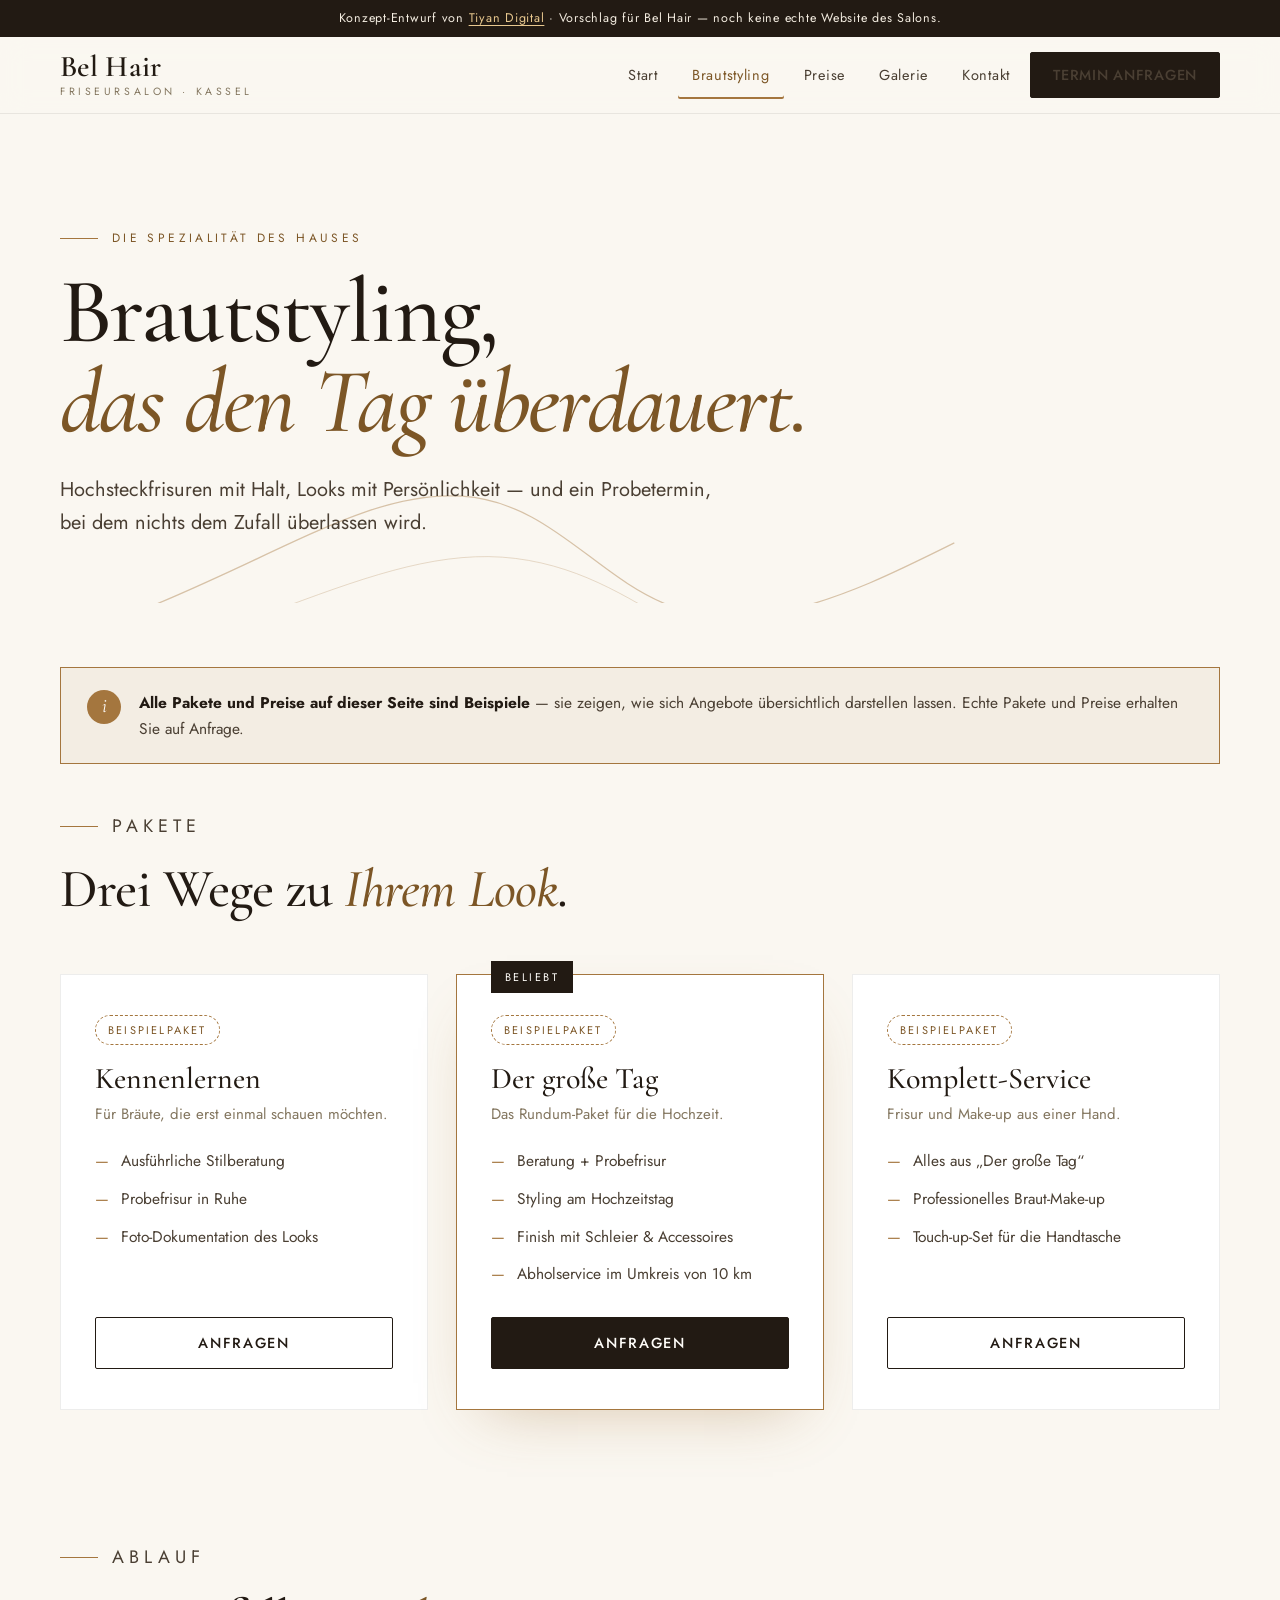
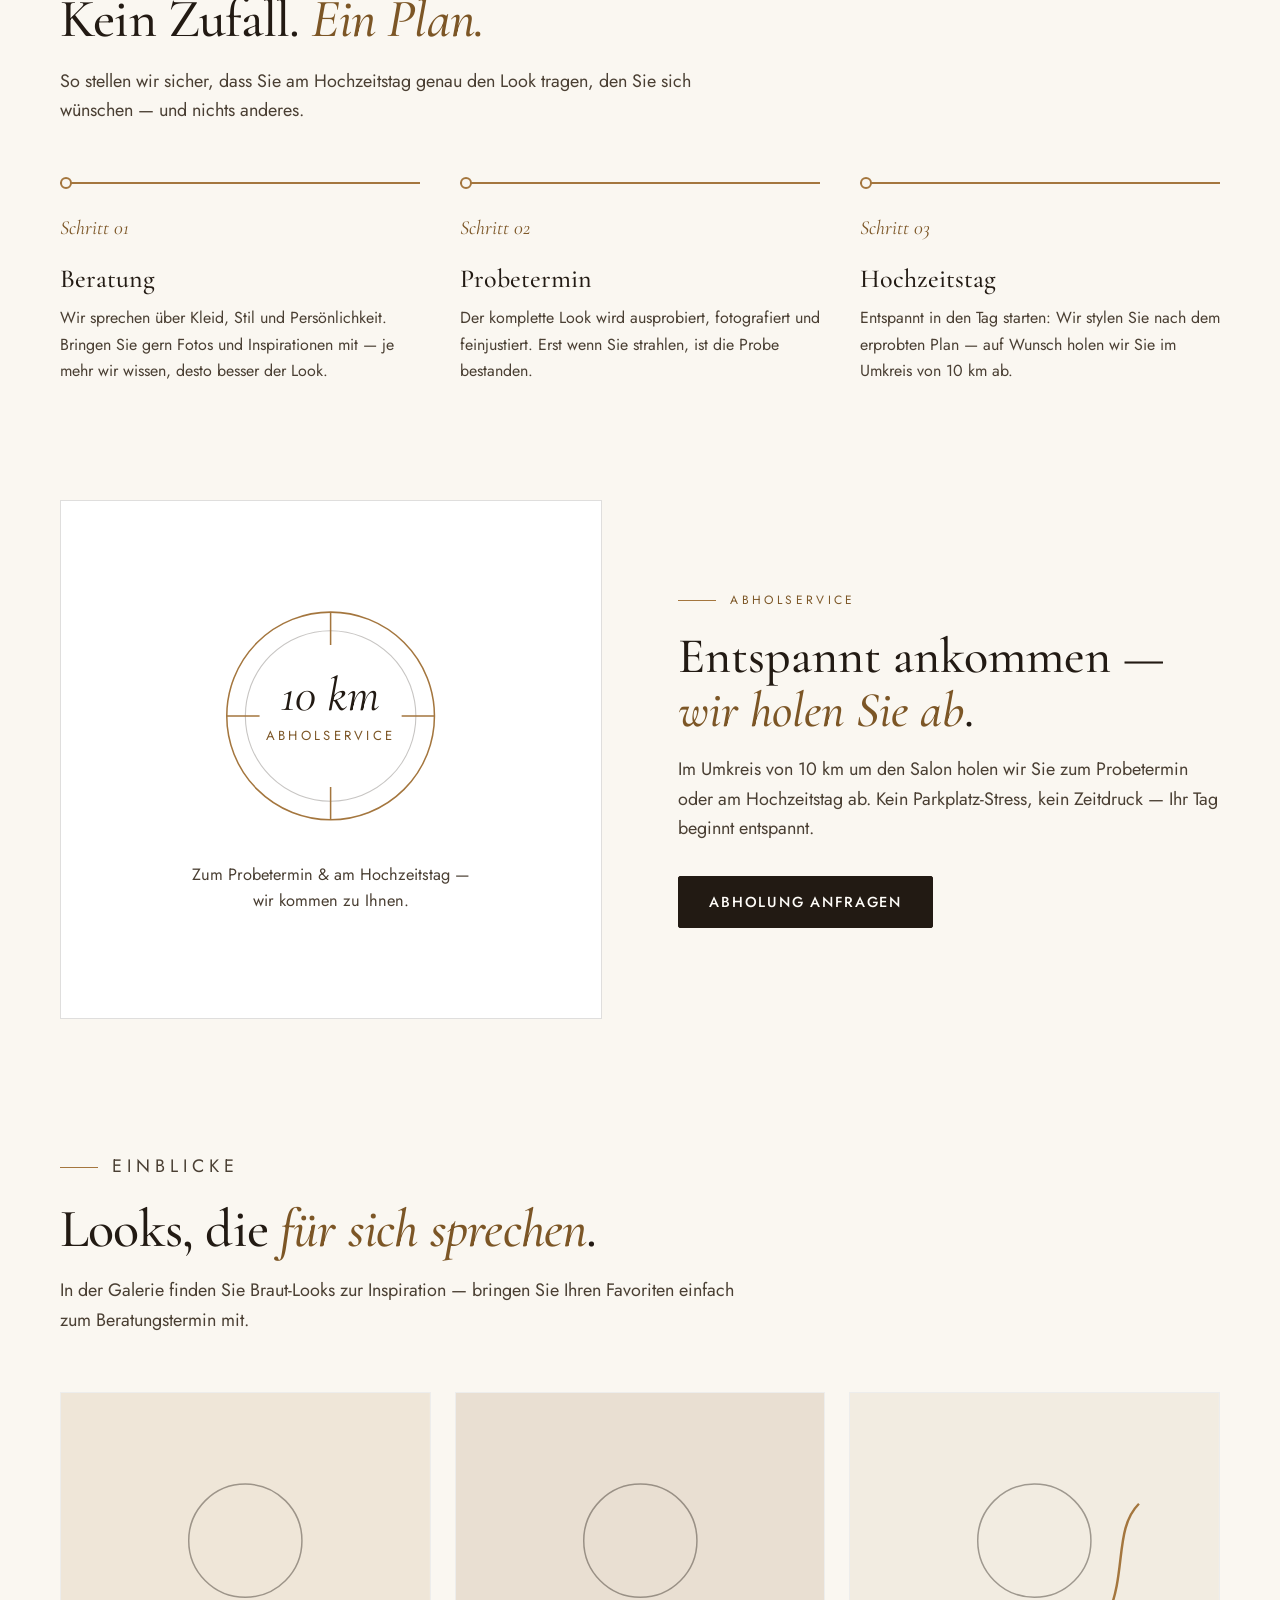
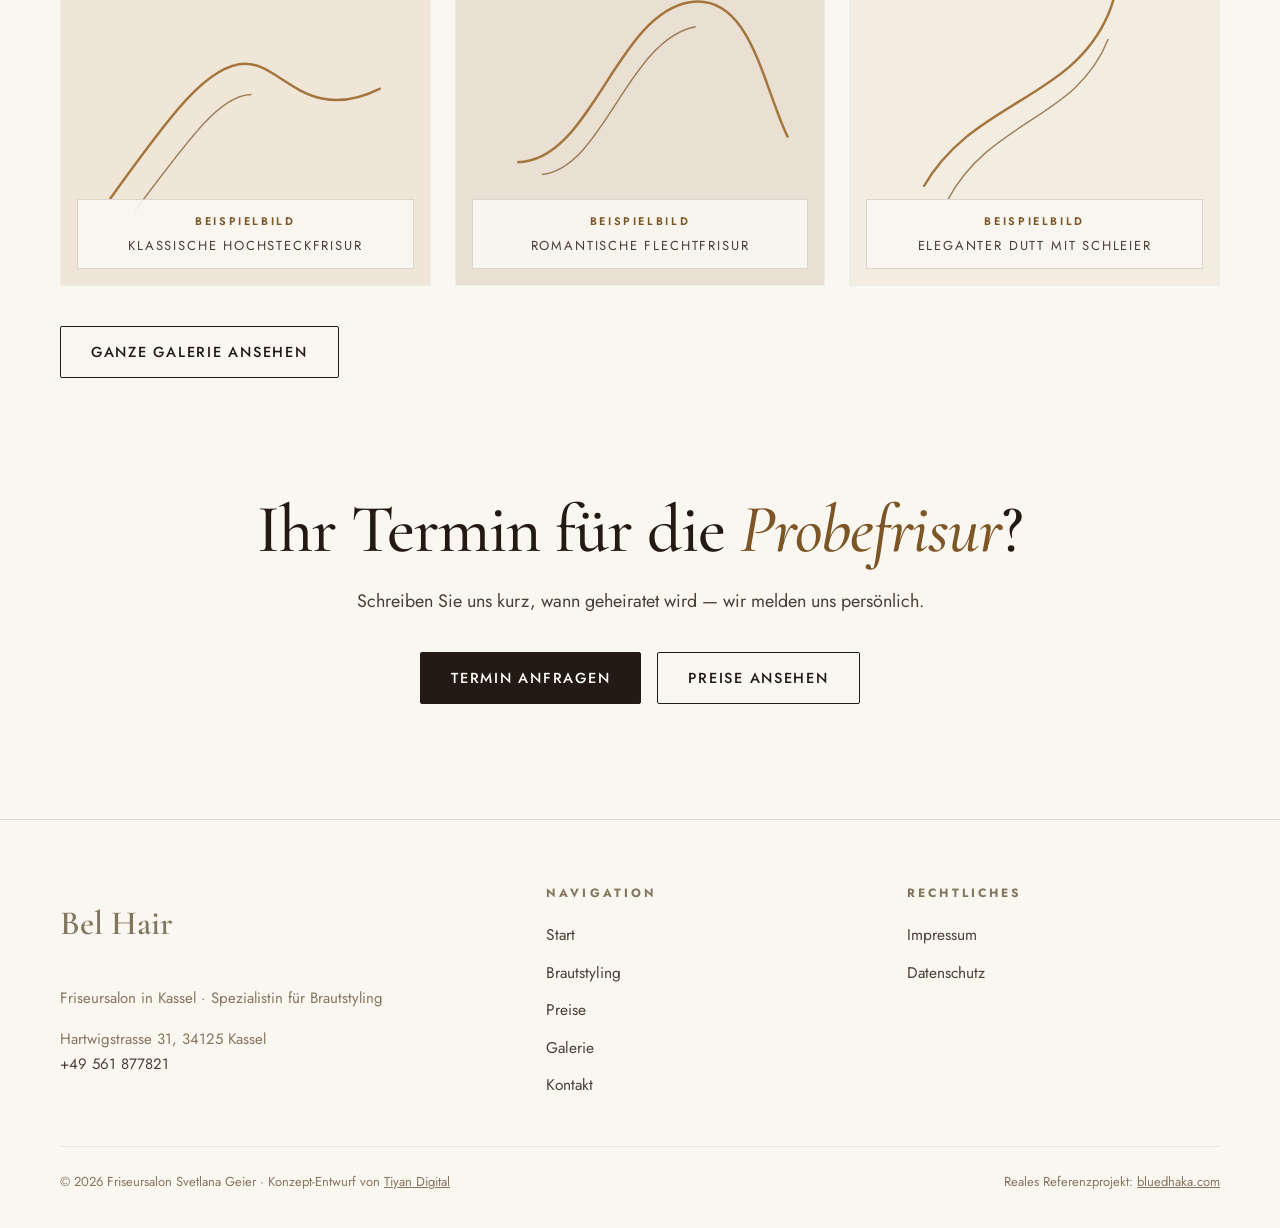
==== brautstyling.html @ 2c3a8750 "Bel Hair Kassel proposal site — bridal redesign demo (Tiyan Digital concept)" ====
<!DOCTYPE html>
<html lang="de">
<head>
<meta charset="UTF-8">
<meta name="viewport" content="width=device-width, initial-scale=1.0">
<title>{{BRAND}} — Brautstyling in Kassel</title>
<meta name="description" content="Brautstyling bei Bel Hair in Kassel: Beratung, Probefrisur und Styling am Hochzeitstag — mit Abholservice im Umkreis von 10 km.">
<link rel="preconnect" href="https://fonts.googleapis.com">
<link rel="preconnect" href="https://fonts.gstatic.com" crossorigin>
<link href="https://fonts.googleapis.com/css2?family=Cormorant+Garamond:ital,wght@0,500;0,600;1,500;1,600&family=Jost:wght@400;500;600&display=swap" rel="stylesheet">
<link rel="stylesheet" href="assets/css/style.css">
</head>
<body>

<div class="concept-bar">
  Konzept-Entwurf von <a href="https://tiyandegital.com" rel="noopener">Tiyan Digital</a> · Vorschlag für <span data-brand="name">Bel Hair</span> — noch keine echte Website des Salons.
</div>

<header class="site-header">
  <div class="wrap bar">
    <a class="brand" href="index.html" aria-label="Zur Startseite">
      <span class="name" data-brand="name">Bel Hair</span>
      <span class="sub">Friseursalon · Kassel</span>
    </a>
    <button class="nav-toggle" aria-expanded="false" aria-controls="mainnav" aria-label="Menü öffnen">
      <span></span><span></span><span></span>
    </button>
    <nav class="nav" id="mainnav" aria-label="Hauptnavigation">
      <a href="index.html">Start</a>
      <a href="brautstyling.html" aria-current="page">Brautstyling</a>
      <a href="preise.html">Preise</a>
      <a href="galerie.html">Galerie</a>
      <a href="kontakt.html">Kontakt</a>
      <a class="btn" href="kontakt.html#termin">Termin anfragen</a>
    </nav>
  </div>
</header>

<main>
  <section class="hero" aria-label="Brautstyling" style="padding-bottom:clamp(40px,5vw,70px)">
    <svg class="hero-veil" viewBox="0 0 1440 700" preserveAspectRatio="xMidYMid slice" aria-hidden="true">
      <path d="M-40,620 C240,560 380,420 520,430 C660,440 700,600 880,560 C1060,520 1180,380 1480,360"/>
      <path d="M-40,660 C260,610 420,480 580,500 C740,520 800,660 980,620 C1160,580 1280,450 1480,430"/>
    </svg>
    <div class="wrap" style="position:relative">
      <p class="eyebrow reveal">Die Spezialität des Hauses</p>
      <h1 class="reveal" data-d="1" style="font-size:clamp(44px,7.2vw,92px);letter-spacing:-0.02em;line-height:.98">Brautstyling,<br><em style="font-style:italic;color:var(--accent-deep)">das den Tag überdauert.</em></h1>
      <p class="lede reveal" data-d="2" style="font-size:clamp(17px,1.6vw,20px);color:var(--ink-soft);max-width:34em;margin:26px 0 0">Hochsteckfrisuren mit Halt, Looks mit Persönlichkeit — und ein Probetermin, bei dem nichts dem Zufall überlassen wird.</p>
    </div>
  </section>

  <!-- ============ PAKETE (Beispiel) ============ -->
  <section aria-label="Pakete" style="padding-top:clamp(40px,5vw,72px)">
    <div class="wrap">
      <div class="notice reveal" role="note">
        <span class="mark" aria-hidden="true">i</span>
        <p><strong>Alle Pakete und Preise auf dieser Seite sind Beispiele</strong> — sie zeigen, wie sich Angebote übersichtlich darstellen lassen. Echte Pakete und Preise erhalten Sie auf Anfrage.</p>
      </div>
      <div class="sec-head reveal">
        <p class="eyebrow">Pakete</p>
        <h2>Drei Wege zu <em>Ihrem Look</em>.</h2>
      </div>
      <div class="packages">
        <div class="pkg reveal">
          <span class="beispiel">Beispielpaket</span>
          <h3>Kennenlernen</h3>
          <p class="for">Für Bräute, die erst einmal schauen möchten.</p>
          <ul>
            <li>Ausführliche Stilberatung</li>
            <li>Probefrisur in Ruhe</li>
            <li>Foto-Dokumentation des Looks</li>
          </ul>
          <a class="btn btn--ghost" href="kontakt.html#termin">Anfragen</a>
        </div>
        <div class="pkg pkg--featured reveal" data-d="1">
          <span class="tag">Beliebt</span>
          <span class="beispiel">Beispielpaket</span>
          <h3>Der große Tag</h3>
          <p class="for">Das Rundum-Paket für die Hochzeit.</p>
          <ul>
            <li>Beratung + Probefrisur</li>
            <li>Styling am Hochzeitstag</li>
            <li>Finish mit Schleier &amp; Accessoires</li>
            <li>Abholservice im Umkreis von <span data-brand="pickup">10 km</span></li>
          </ul>
          <a class="btn" href="kontakt.html#termin">Anfragen</a>
        </div>
        <div class="pkg reveal" data-d="2" id="makeup">
          <span class="beispiel">Beispielpaket</span>
          <h3>Komplett-Service</h3>
          <p class="for">Frisur und Make-up aus einer Hand.</p>
          <ul>
            <li>Alles aus „Der große Tag“</li>
            <li>Professionelles Braut-Make-up</li>
            <li>Touch-up-Set für die Handtasche</li>
          </ul>
          <a class="btn btn--ghost" href="kontakt.html#termin">Anfragen</a>
        </div>
      </div>
    </div>
  </section>

  <!-- ============ ABLAUF ============ -->
  <section aria-label="Ablauf" style="padding-top:0">
    <div class="wrap">
      <div class="sec-head reveal">
        <p class="eyebrow">Ablauf</p>
        <h2>Kein Zufall. <em>Ein Plan.</em></h2>
        <p>So stellen wir sicher, dass Sie am Hochzeitstag genau den Look tragen, den Sie sich wünschen — und nichts anderes.</p>
      </div>
      <div class="steps">
        <div class="step reveal">
          <p class="n">Schritt 01</p>
          <h3>Beratung</h3>
          <p>Wir sprechen über Kleid, Stil und Persönlichkeit. Bringen Sie gern Fotos und Inspirationen mit — je mehr wir wissen, desto besser der Look.</p>
        </div>
        <div class="step reveal" data-d="1">
          <p class="n">Schritt 02</p>
          <h3>Probetermin</h3>
          <p>Der komplette Look wird ausprobiert, fotografiert und feinjustiert. Erst wenn Sie strahlen, ist die Probe bestanden.</p>
        </div>
        <div class="step reveal" data-d="2">
          <p class="n">Schritt 03</p>
          <h3>Hochzeitstag</h3>
          <p>Entspannt in den Tag starten: Wir stylen Sie nach dem erprobten Plan — auf Wunsch holen wir Sie im Umkreis von <span data-brand="pickup">10 km</span> ab.</p>
        </div>
      </div>
    </div>
  </section>

  <!-- ============ ABHOLSERVICE ============ -->
  <section aria-label="Abholservice" style="padding-top:0">
    <div class="wrap split">
      <div class="art reveal" aria-hidden="true">
        <svg viewBox="0 0 400 380">
          <circle cx="200" cy="150" r="95" fill="none" stroke="#a4763e" stroke-width="1.4"/>
          <circle cx="200" cy="150" r="78" fill="none" stroke="#221a13" stroke-width="1" opacity=".25"/>
          <path d="M200,55 L200,85 M200,215 L200,245 M105,150 L135,150 M265,150 L295,150" stroke="#a4763e" stroke-width="1.4"/>
          <text x="200" y="145" text-anchor="middle" font-family="Cormorant Garamond, Georgia, serif" font-size="44" font-style="italic" fill="#221a13">10 km</text>
          <text x="200" y="172" text-anchor="middle" font-family="Jost, sans-serif" font-size="12" letter-spacing="3" fill="#7c5626">ABHOLSERVICE</text>
          <text x="200" y="300" text-anchor="middle" font-family="Jost, sans-serif" font-size="15" fill="#4a3f33">Zum Probetermin &amp; am Hochzeitstag —</text>
          <text x="200" y="324" text-anchor="middle" font-family="Jost, sans-serif" font-size="15" fill="#4a3f33">wir kommen zu Ihnen.</text>
        </svg>
      </div>
      <div class="reveal" data-d="1">
        <p class="eyebrow">Abholservice</p>
        <h2 style="font-size:clamp(32px,4.2vw,50px)">Entspannt ankommen — <em style="font-style:italic;color:var(--accent-deep)">wir holen Sie ab</em>.</h2>
        <p style="color:var(--ink-soft);font-size:18px;margin-top:18px">Im Umkreis von <span data-brand="pickup">10 km</span> um den Salon holen wir Sie zum Probetermin oder am Hochzeitstag ab. Kein Parkplatz-Stress, kein Zeitdruck — Ihr Tag beginnt entspannt.</p>
        <p style="margin-top:32px"><a class="btn" href="kontakt.html#termin">Abholung anfragen</a></p>
      </div>
    </div>
  </section>

  <!-- ============ GALERIE-TEASER ============ -->
  <section aria-label="Einblicke" style="padding-top:0">
    <div class="wrap">
      <div class="sec-head reveal">
        <p class="eyebrow">Einblicke</p>
        <h2>Looks, die <em>für sich sprechen</em>.</h2>
        <p>In der Galerie finden Sie Braut-Looks zur Inspiration — bringen Sie Ihren Favoriten einfach zum Beratungstermin mit.</p>
      </div>
      <div class="gal-grid">
        <div class="gal-card reveal">
          <svg viewBox="0 0 300 400" preserveAspectRatio="xMidYMid slice" aria-hidden="true">
            <rect width="300" height="400" fill="#efe6d8"/>
            <path d="M40,330 C90,260 120,220 150,220 C180,220 200,270 260,240" fill="none" stroke="#a4763e" stroke-width="2"/>
            <path d="M60,340 C105,280 130,245 155,245" fill="none" stroke="#7c5626" stroke-width="1.2" opacity=".7"/>
            <circle cx="150" cy="120" r="46" fill="none" stroke="#221a13" stroke-width="1.2" opacity=".4"/>
          </svg>
          <p class="ph-label"><b>Beispielbild</b>Klassische Hochsteckfrisur</p>
        </div>
        <div class="gal-card reveal" data-d="1">
          <svg viewBox="0 0 300 400" preserveAspectRatio="xMidYMid slice" aria-hidden="true">
            <rect width="300" height="400" fill="#e9dfd2"/>
            <path d="M50,300 C110,300 130,180 190,170 C240,162 250,240 270,280" fill="none" stroke="#a4763e" stroke-width="2"/>
            <path d="M70,310 C120,305 140,200 195,190" fill="none" stroke="#7c5626" stroke-width="1.2" opacity=".7"/>
            <circle cx="150" cy="120" r="46" fill="none" stroke="#221a13" stroke-width="1.2" opacity=".4"/>
          </svg>
          <p class="ph-label"><b>Beispielbild</b>Romantische Flechtfrisur</p>
        </div>
        <div class="gal-card reveal" data-d="2">
          <svg viewBox="0 0 300 400" preserveAspectRatio="xMidYMid slice" aria-hidden="true">
            <rect width="300" height="400" fill="#f2ece1"/>
            <path d="M60,320 C100,250 180,250 210,180 C225,145 215,110 235,90" fill="none" stroke="#a4763e" stroke-width="2"/>
            <path d="M80,330 C115,265 185,265 210,200" fill="none" stroke="#7c5626" stroke-width="1.2" opacity=".7"/>
            <circle cx="150" cy="120" r="46" fill="none" stroke="#221a13" stroke-width="1.2" opacity=".4"/>
          </svg>
          <p class="ph-label"><b>Beispielbild</b>Eleganter Dutt mit Schleier</p>
        </div>
      </div>
      <p class="reveal" style="margin-top:40px"><a class="btn btn--ghost" href="galerie.html">Ganze Galerie ansehen</a></p>
    </div>
  </section>

  <!-- ============ FINAL CTA ============ -->
  <section class="final" aria-label="Kontakt aufnehmen" style="padding-top:0">
    <div class="wrap">
      <h2 class="reveal">Ihr Termin für die <em>Probefrisur</em>?</h2>
      <p class="reveal" data-d="1">Schreiben Sie uns kurz, wann geheiratet wird — wir melden uns persönlich.</p>
      <div class="row reveal" data-d="2">
        <a class="btn" href="kontakt.html#termin">Termin anfragen</a>
        <a class="btn btn--ghost" href="preise.html">Preise ansehen</a>
      </div>
    </div>
  </section>
</main>

<footer>
  <div class="wrap">
    <div class="foot-grid">
      <div class="foot-brand">
        <p class="name" data-brand="name">Bel Hair</p>
        <p data-brand="tagline">Friseursalon in Kassel · Spezialistin für Brautstyling</p>
        <p style="margin-top:16px"><span data-brand="address">Hartwigstrasse 31</span>, <span data-brand="city">34125 Kassel</span><br><a href="tel:+49561877821" data-brand="phone">+49 561 877821</a></p>
      </div>
      <div>
        <h4>Navigation</h4>
        <ul>
          <li><a href="index.html">Start</a></li>
          <li><a href="brautstyling.html">Brautstyling</a></li>
          <li><a href="preise.html">Preise</a></li>
          <li><a href="galerie.html">Galerie</a></li>
          <li><a href="kontakt.html">Kontakt</a></li>
        </ul>
      </div>
      <div>
        <h4>Rechtliches</h4>
        <ul>
          <li><a href="impressum.html">Impressum</a></li>
          <li><a href="datenschutz.html">Datenschutz</a></li>
        </ul>
      </div>
    </div>
    <div class="foot-base">
      <span>© <span data-year>2026</span> <span data-brand="legal">Friseursalon Svetlana Geier</span> · Konzept-Entwurf von <a href="https://tiyandegital.com" rel="noopener">Tiyan Digital</a></span>
      <span>Reales Referenzprojekt: <a href="https://bluedhaka.com" target="_blank" rel="noopener">bluedhaka.com</a></span>
    </div>
  </div>
</footer>

<script src="assets/js/config.js"></script>
<script src="assets/js/main.js"></script>
</body>
</html>
---- assets/css/style.css ----
/* ============================================================
   Bel Hair — Friseursalon Kassel · Konzept-Entwurf (Tiyan Digital)
   Design tokens + shared styles.
   Mood: romantic editorial elegance. Signature: hand-drawn gold
   line-art ("Der Schleier") over oversized italic serif type.
   ============================================================ */

:root{
  /* colour tokens — 1 bg + 1 fg + 2 greys + 1 accent */
  --bg:        #faf7f1;   /* ivory */
  --surface:   #ffffff;
  --ink:       #221a13;   /* warm near-black */
  --ink-soft:  #4a3f33;
  --muted:     #83765f;
  --line:      rgba(34,26,19,.14);
  --line-soft: rgba(34,26,19,.08);
  --accent:    #a4763e;   /* bronze gold — decorative only */
  --accent-deep:#7c5626;  /* bronze gold — text-safe (≥4.5:1 on ivory) */
  --accent-ink:#fffdf9;
  --good:      #3f6b4f;

  /* type */
  --font-display: "Cormorant Garamond", "Playfair Display", Georgia, "Times New Roman", serif;
  --font-body: "Jost", "Segoe UI", system-ui, -apple-system, sans-serif;

  /* spacing */
  --pad: 24px;
  --section-y: clamp(72px, 9vw, 128px);
  --radius: 2px; /* sharp editorial corners */

  /* motion */
  --ease-out: cubic-bezier(0.16, 1, 0.3, 1);
  --ease-state: cubic-bezier(0.4, 0, 0.2, 1);
}

/* ---------- reset / base ---------- */
*,*::before,*::after{ box-sizing:border-box; }
html{ scroll-behavior:smooth; }
html,body{ overflow-x:clip; }
body{
  margin:0;
  background:var(--bg);
  color:var(--ink);
  font-family:var(--font-body);
  font-size:17px;
  line-height:1.65;
  -webkit-font-smoothing:antialiased;
}
::selection{ background:var(--accent); color:#fff; }
img,svg{ max-width:100%; display:block; }
a{ color:inherit; }
h1,h2,h3{ font-family:var(--font-display); font-weight:500; line-height:1.08; margin:0; }
p{ margin:0 0 1em; }
p:last-child{ margin-bottom:0; }

/* ---------- layout primitives ---------- */
.wrap{ width:min(1160px, 100% - 48px); margin-inline:auto; }
section{ padding-block:var(--section-y); }
.eyebrow{
  font-family:var(--font-body); font-size:12px; letter-spacing:.28em;
  text-transform:uppercase; color:var(--accent-deep); margin-bottom:18px;
  display:flex; align-items:center; gap:14px;
}
.eyebrow::before{ content:""; width:38px; height:1px; background:var(--accent); flex:none; }

/* ---------- concept banner (proposal label — remove when live) ---------- */
.concept-bar{
  background:var(--ink); color:#f4ede1;
  font-size:12.5px; letter-spacing:.06em; text-align:center;
  padding:9px 16px; line-height:1.5;
}
.concept-bar a{ color:#e8c88f; text-decoration:underline; text-underline-offset:3px; }

/* ---------- header ---------- */
.site-header{
  position:sticky; top:0; z-index:50;
  background:color-mix(in srgb, var(--bg) 88%, transparent);
  backdrop-filter:blur(14px); -webkit-backdrop-filter:blur(14px);
  border-bottom:1px solid var(--line-soft);
}
.site-header .bar{
  display:flex; align-items:center; justify-content:space-between;
  gap:16px; padding-block:14px;
}
.brand{ text-decoration:none; display:flex; flex-direction:column; line-height:1; }
.brand .name{ font-family:var(--font-display); font-size:30px; font-weight:600; letter-spacing:.01em; }
.brand .sub{ font-size:10.5px; letter-spacing:.34em; text-transform:uppercase; color:var(--muted); margin-top:5px; }
.nav{ display:flex; align-items:center; gap:6px; }
.nav a{
  text-decoration:none; font-size:14.5px; letter-spacing:.05em;
  padding:12px 14px; border-radius:2px; color:var(--ink-soft);
}
.nav a:hover{ color:var(--ink); background:rgba(34,26,19,.05); }
.nav a[aria-current="page"]{ color:var(--accent-deep); box-shadow:inset 0 -2px 0 var(--accent); }
.btn{
  display:inline-flex; align-items:center; justify-content:center; gap:10px;
  min-height:48px; padding:13px 30px;
  background:var(--ink); color:var(--accent-ink);
  font-size:14.5px; letter-spacing:.12em; text-transform:uppercase; text-decoration:none;
  border:1px solid var(--ink); border-radius:var(--radius);
  transition:transform .25s var(--ease-state), background .25s var(--ease-state), color .25s var(--ease-state);
  cursor:pointer; font-family:var(--font-body); font-weight:500;
}
.btn:hover{ background:transparent; color:var(--ink); transform:translateY(-1px); }
.btn:active{ transform:scale(.97); }
.btn--ghost{ background:transparent; color:var(--ink); }
.btn--ghost:hover{ background:var(--ink); color:var(--accent-ink); }
.btn--light{ background:var(--accent-ink); color:var(--ink); border-color:var(--accent-ink); }
.btn--light:hover{ background:transparent; color:var(--accent-ink); }
.nav .btn{ min-height:44px; padding:10px 22px; }
.nav-toggle{ display:none; background:none; border:0; padding:12px; cursor:pointer; }
.nav-toggle span{ display:block; width:24px; height:2px; background:var(--ink); margin:5px 0; transition:.3s var(--ease-state); }

/* ---------- hero (index) — "Der Schleier" signature ---------- */
.hero{
  position:relative; overflow:hidden;
  padding-block:clamp(64px, 9vw, 130px) clamp(56px, 7vw, 110px);
}
.hero-veil{
  position:absolute; inset:0; pointer-events:none; opacity:.55;
}
.hero-veil path{
  fill:none; stroke:var(--accent); stroke-width:1.4; opacity:.75;
  stroke-dasharray:1200; stroke-dashoffset:1200;
  animation:draw 3.2s var(--ease-out) .3s forwards;
}
.hero-veil path:nth-child(2){ animation-delay:.8s; stroke-width:1; opacity:.5; }
.hero-veil path:nth-child(3){ animation-delay:1.2s; stroke-width:.8; opacity:.4; }
@keyframes draw{ to{ stroke-dashoffset:0; } }
.hero-grid{ position:relative; display:grid; grid-template-columns:1.25fr .9fr; gap:56px; align-items:center; }
.hero h1{
  font-size:clamp(44px, 7.2vw, 92px);
  letter-spacing:-0.02em; line-height:.98; font-weight:500;
}
.hero h1 em{ font-style:italic; color:var(--accent-deep); }
.hero .lede{ font-size:clamp(17px, 1.6vw, 20px); color:var(--ink-soft); max-width:34em; margin:26px 0 36px; }
.hero-ctas{ display:flex; gap:16px; flex-wrap:wrap; }
.hero-card{
  background:var(--surface); border:1px solid var(--line-soft);
  padding:36px 32px; position:relative;
}
.hero-card .frame{ position:absolute; inset:12px; border:1px solid var(--line); pointer-events:none; }
.hero-card h3{ font-size:26px; margin-bottom:10px; }
.hero-card p{ color:var(--muted); font-size:15px; margin-bottom:20px; }
.hero-card .big{ font-family:var(--font-display); font-size:34px; color:var(--accent-deep); margin:4px 0 18px; }

/* quiet strip */
.strip{
  border-block:1px solid var(--line);
  padding:16px 0; overflow:hidden; white-space:nowrap;
}
.strip .track{ display:inline-flex; gap:56px; animation:marquee 26s linear infinite; }
.strip span{ font-size:13px; letter-spacing:.26em; text-transform:uppercase; color:var(--muted); }
.strip span i{ color:var(--accent); font-style:normal; margin-right:56px; }
@keyframes marquee{ to{ transform:translateX(-50%); } }

/* ---------- section headings ---------- */
.sec-head{ max-width:760px; margin-bottom:56px; }
.sec-head h2{ font-size:clamp(32px, 4.4vw, 54px); letter-spacing:-0.015em; }
.sec-head h2 em{ font-style:italic; color:var(--accent-deep); }
.sec-head p{ color:var(--ink-soft); margin-top:18px; font-size:18px; max-width:38em; }

/* ---------- numbered editorial services ---------- */
.svc{ border-top:1px solid var(--line); }
.svc-row{
  display:grid; grid-template-columns:110px 1fr auto; gap:32px; align-items:baseline;
  padding:38px 0; border-bottom:1px solid var(--line);
  text-decoration:none; transition:background .3s var(--ease-state), padding .3s var(--ease-state);
}
.svc-row:hover{ background:rgba(164,118,62,.06); }
.svc-num{ font-family:var(--font-display); font-size:22px; font-style:italic; color:var(--accent-deep); }
.svc-row h3{ font-size:clamp(24px, 3vw, 34px); margin-bottom:8px; }
.svc-row p{ color:var(--muted); max-width:40em; }
.svc-arrow{ font-family:var(--font-display); font-size:30px; color:var(--accent-deep); transition:transform .3s var(--ease-state); }
.svc-row:hover .svc-arrow{ transform:translateX(8px); }

/* ---------- split feature ---------- */
.split{ display:grid; grid-template-columns:1fr 1fr; gap:clamp(40px, 6vw, 90px); align-items:center; }
.split .art{
  border:1px solid var(--line); background:var(--surface);
  padding:clamp(28px, 4vw, 54px); position:relative; min-height:420px;
  display:flex; flex-direction:column; justify-content:center;
}
.split .art svg{ width:100%; height:auto; }
.check-list{ list-style:none; margin:28px 0 0; padding:0; display:grid; gap:18px; }
.check-list li{ display:flex; gap:16px; align-items:flex-start; }
.check-list .tick{
  flex:none; width:26px; height:26px; border:1px solid var(--accent);
  border-radius:50%; display:grid; place-items:center;
  color:var(--accent-deep); font-size:14px; margin-top:2px;
}
.check-list strong{ display:block; font-weight:500; }
.check-list small{ color:var(--muted); }

/* ---------- process timeline (golden thread) ---------- */
.steps{ display:grid; grid-template-columns:repeat(3, 1fr); gap:40px; margin-top:8px; }
.step{ border-top:2px solid var(--accent); padding-top:28px; position:relative; }
.step::before{
  content:""; position:absolute; top:-7px; left:0; width:12px; height:12px;
  border-radius:50%; background:var(--bg); border:2px solid var(--accent);
}
.step .n{ font-family:var(--font-display); font-style:italic; font-size:20px; color:var(--accent-deep); }
.step h3{ font-size:26px; margin:10px 0 12px; }
.step p{ color:var(--ink-soft); font-size:16px; }

/* ---------- packages ---------- */
.packages{ display:grid; grid-template-columns:repeat(3, 1fr); gap:28px; }
.pkg{
  background:var(--surface); border:1px solid var(--line-soft);
  padding:40px 34px; display:flex; flex-direction:column; position:relative;
}
.pkg--featured{ border:1px solid var(--accent); box-shadow:0 24px 60px -30px rgba(164,118,62,.45); }
.pkg .tag{
  position:absolute; top:-14px; left:34px; background:var(--ink); color:var(--accent-ink);
  font-size:11px; letter-spacing:.22em; text-transform:uppercase; padding:7px 14px;
}
.pkg .beispiel{
  display:inline-block; align-self:flex-start;
  font-size:11px; letter-spacing:.2em; text-transform:uppercase;
  color:var(--accent-deep); border:1px dashed var(--accent);
  padding:5px 12px; margin-bottom:18px; border-radius:20px;
}
.pkg h3{ font-size:30px; margin-bottom:6px; }
.pkg .for{ color:var(--muted); font-size:15px; margin-bottom:22px; }
.pkg ul{ list-style:none; margin:0 0 30px; padding:0; display:grid; gap:12px; font-size:15.5px; color:var(--ink-soft); }
.pkg ul li{ padding-left:26px; position:relative; }
.pkg ul li::before{ content:"—"; position:absolute; left:0; color:var(--accent); }
.pkg .btn{ margin-top:auto; }

/* ---------- price tables ---------- */
.notice{
  border:1px solid var(--accent); background:rgba(164,118,62,.08);
  padding:22px 26px; display:flex; gap:18px; align-items:flex-start; margin-bottom:48px;
}
.notice .mark{ flex:none; width:34px; height:34px; border-radius:50%; background:var(--accent); color:#fff; display:grid; place-items:center; font-family:var(--font-display); font-size:20px; font-style:italic; }
.notice p{ font-size:15.5px; color:var(--ink-soft); }
.notice strong{ color:var(--ink); }
.price-group{ margin-bottom:64px; }
.price-group h3{ font-size:30px; margin-bottom:6px; }
.price-group .g-sub{ color:var(--muted); margin-bottom:24px; font-size:15px; }
.price-row{
  display:flex; justify-content:space-between; align-items:baseline; gap:24px;
  padding:20px 4px; border-bottom:1px solid var(--line-soft); font-size:17px;
}
.price-row .what strong{ display:block; font-weight:500; }
.price-row .what small{ color:var(--muted); font-size:14px; }
.price-row .how{ font-family:var(--font-display); font-size:22px; color:var(--accent-deep); white-space:nowrap; }
.price-row .how small{ font-family:var(--font-body); font-size:11px; letter-spacing:.18em; text-transform:uppercase; color:var(--muted); display:block; text-align:right; }

/* ---------- gallery ---------- */
.gal-grid{ display:grid; grid-template-columns:repeat(3, 1fr); gap:24px; }
.gal-card{
  border:1px solid var(--line-soft); background:var(--surface);
  aspect-ratio:3/4; position:relative; overflow:hidden;
  display:flex; align-items:center; justify-content:center;
}
.gal-card svg{ position:absolute; inset:0; width:100%; height:100%; }
.gal-card .ph-label{
  position:absolute; left:16px; right:16px; bottom:16px;
  background:rgba(250,247,241,.92); border:1px solid var(--line);
  padding:12px 16px; font-size:13px; letter-spacing:.14em; text-transform:uppercase;
  color:var(--ink-soft); text-align:center;
}
.gal-card .ph-label b{ display:block; color:var(--accent-deep); font-size:11px; letter-spacing:.24em; margin-bottom:4px; font-weight:600; }
.gal-card--wide{ grid-column:span 2; aspect-ratio:auto; min-height:340px; }
.gal-note{ margin-top:36px; color:var(--muted); font-size:15px; max-width:60em; }

/* ---------- contact ---------- */
.contact-grid{ display:grid; grid-template-columns:.9fr 1.1fr; gap:clamp(40px,6vw,80px); align-items:start; }
.vcard{ background:var(--ink); color:#f2e9d8; padding:clamp(32px,4vw,52px); }
.vcard h2{ color:#fff; font-size:32px; margin-bottom:24px; }
.vcard dl{ margin:0; display:grid; gap:20px; font-size:16px; }
.vcard dt{ font-size:11px; letter-spacing:.26em; text-transform:uppercase; color:#c9a86f; margin-bottom:6px; }
.vcard dd{ margin:0; }
.vcard a{ color:#fff; text-decoration:none; border-bottom:1px solid rgba(201,168,111,.5); }
.vcard a:hover{ border-color:#c9a86f; }
.vcard .bignum{ font-family:var(--font-display); font-size:clamp(28px,3.4vw,40px); }
form.book{ background:var(--surface); border:1px solid var(--line-soft); padding:clamp(28px,4vw,48px); }
.field{ margin-bottom:22px; }
.field label{ display:block; font-size:13px; letter-spacing:.14em; text-transform:uppercase; color:var(--ink-soft); margin-bottom:8px; }
.field label .req{ color:var(--accent-deep); }
.field input,.field select,.field textarea{
  width:100%; font:inherit; font-size:16px; color:var(--ink);
  background:var(--bg); border:1px solid var(--line); border-radius:var(--radius);
  padding:14px 16px; transition:border-color .2s;
}
.field input:focus,.field select:focus,.field textarea:focus,
.field input:focus-visible,.field select:focus-visible,.field textarea:focus-visible{
  outline:2px solid var(--accent); outline-offset:2px; border-color:var(--accent);
}
.field .err{ display:none; color:#a33b2e; font-size:13.5px; margin-top:6px; }
.field.invalid .err{ display:block; }
.field.invalid input,.field.invalid textarea{ border-color:#a33b2e; }
.consent{ display:flex; gap:14px; align-items:flex-start; font-size:14.5px; color:var(--ink-soft); margin:26px 0; }
.consent input{ width:22px; height:22px; margin-top:2px; flex:none; accent-color:var(--accent-deep); }
.consent .err{ display:none; color:#a33b2e; font-size:13.5px; margin:6px 0 0; }
.consent.invalid .err{ display:block; }
.form-note{ font-size:13px; color:var(--muted); margin-top:16px; }
.form-ok{
  display:none; border:1px solid var(--accent); background:rgba(164,118,62,.08);
  padding:34px; text-align:center;
}
.form-ok.show{ display:block; }
.form-ok h3{ font-size:30px; margin-bottom:12px; }
.form-ok p{ color:var(--ink-soft); }

/* ---------- proof block ---------- */
.proof{ background:var(--ink); color:#f2e9d8; }
.proof .sec-head h2{ color:#fff; }
.proof .sec-head h2 em{ color:#e8c88f; font-style:italic; }
.proof .sec-head p{ color:#cbbfa9; }
.proof-card{
  border:1px solid rgba(232,200,143,.3); padding:clamp(28px,4vw,48px);
  display:grid; grid-template-columns:1fr auto; gap:32px; align-items:center;
}
.proof-card h3{ color:#fff; font-size:clamp(26px,3vw,36px); margin-bottom:12px; }
.proof-card p{ color:#cbbfa9; max-width:44em; }
.proof-card .src{ font-size:13px; letter-spacing:.14em; text-transform:uppercase; color:#c9a86f; margin-bottom:10px; display:block; }

/* ---------- final CTA ---------- */
.final{ text-align:center; }
.final h2{ font-size:clamp(36px,5.4vw,68px); letter-spacing:-0.015em; max-width:16em; margin:0 auto 20px; }
.final h2 em{ font-style:italic; color:var(--accent-deep); }
.final p{ color:var(--ink-soft); font-size:18px; max-width:34em; margin:0 auto 36px; }
.final .row{ display:flex; gap:16px; justify-content:center; flex-wrap:wrap; }

/* ---------- footer ---------- */
footer{ border-top:1px solid var(--line); padding:64px 0 36px; background:var(--bg); }
.foot-grid{ display:grid; grid-template-columns:1.4fr 1fr 1fr; gap:48px; margin-bottom:48px; }
.foot-grid h4{ font-family:var(--font-body); font-size:12px; letter-spacing:.26em; text-transform:uppercase; color:var(--muted); margin:0 0 18px; }
.foot-grid ul{ list-style:none; margin:0; padding:0; display:grid; gap:12px; font-size:15.5px; }
.foot-grid a{ text-decoration:none; color:var(--ink-soft); }
.foot-grid a:hover{ color:var(--accent-deep); }
.foot-brand .name{ font-family:var(--font-display); font-size:34px; font-weight:600; }
.foot-brand p{ color:var(--muted); font-size:15px; margin-top:12px; max-width:26em; }
.foot-base{
  border-top:1px solid var(--line-soft); padding-top:24px;
  display:flex; justify-content:space-between; gap:16px; flex-wrap:wrap;
  font-size:13px; color:var(--muted);
}
.foot-base a{ color:var(--muted); }

/* ---------- reveal motion ---------- */
.reveal{ opacity:0; transform:translateY(26px); transition:opacity .8s var(--ease-out), transform .8s var(--ease-out); }
.reveal.in{ opacity:1; transform:none; }
.reveal[data-d="1"]{ transition-delay:.12s; } .reveal[data-d="2"]{ transition-delay:.24s; }
.reveal[data-d="3"]{ transition-delay:.36s; }

/* ---------- legal pages ---------- */
.legal{ max-width:760px; }
.legal h1{ font-size:clamp(34px,4.6vw,56px); margin-bottom:28px; }
.legal h2{ font-size:24px; margin:40px 0 14px; }
.legal p,.legal li{ color:var(--ink-soft); }
.legal ul{ padding-left:20px; }
.placeholder-flag{
  display:inline-block; background:#f6e8c8; border:1px dashed var(--accent-deep);
  color:var(--accent-deep); font-size:13px; padding:4px 12px; border-radius:20px;
  letter-spacing:.06em; margin-bottom:24px;
}

/* ---------- responsive ---------- */
@media (max-width:960px){
  .hero-grid{ grid-template-columns:1fr; gap:40px; }
  .split{ grid-template-columns:1fr; }
  .steps{ grid-template-columns:1fr; gap:28px; }
  .packages{ grid-template-columns:1fr; max-width:560px; margin-inline:auto; }
  .gal-grid{ grid-template-columns:repeat(2, 1fr); }
  .gal-card--wide{ grid-column:span 2; }
  .contact-grid{ grid-template-columns:1fr; }
  .proof-card{ grid-template-columns:1fr; }
  .foot-grid{ grid-template-columns:1fr 1fr; }
  .svc-row{ grid-template-columns:64px 1fr; }
  .svc-arrow{ display:none; }
}
@media (max-width:640px){
  body{ font-size:16px; }
  .wrap{ width:calc(100% - 32px); }
  .nav{
    position:fixed; inset:0 0 0 auto; width:min(320px, 84vw);
    background:var(--bg); flex-direction:column; align-items:stretch;
    padding:90px 28px 28px; gap:4px; border-left:1px solid var(--line);
    transform:translateX(100%); transition:transform .35s var(--ease-state);
    box-shadow:-20px 0 60px rgba(34,26,19,.12);
  }
  .nav.open{ transform:none; }
  .nav a{ font-size:18px; padding:14px 8px; }
  .nav .btn{ margin-top:18px; }
  .nav-toggle{ display:block; position:relative; z-index:60; }
  .nav-toggle[aria-expanded="true"] span:nth-child(1){ transform:translateY(7px) rotate(45deg); }
  .nav-toggle[aria-expanded="true"] span:nth-child(2){ opacity:0; }
  .nav-toggle[aria-expanded="true"] span:nth-child(3){ transform:translateY(-7px) rotate(-45deg); }
  .hero-ctas .btn{ width:100%; }
  .gal-grid{ grid-template-columns:1fr; }
  .gal-card--wide{ grid-column:span 1; }
  .foot-grid{ grid-template-columns:1fr; gap:32px; }
  .price-row{ flex-direction:column; gap:6px; align-items:flex-start; }
  .price-row .how small{ text-align:left; }
  .final .row .btn{ width:100%; }
}

@media (prefers-reduced-motion: reduce){
  *,*::before,*::after{ animation-duration:.01ms !important; transition-duration:.01ms !important; }
  html{ scroll-behavior:auto; }
  .reveal{ opacity:1; transform:none; }
  .hero-veil path{ stroke-dashoffset:0; animation:none; }
  .strip .track{ animation:none; }
}
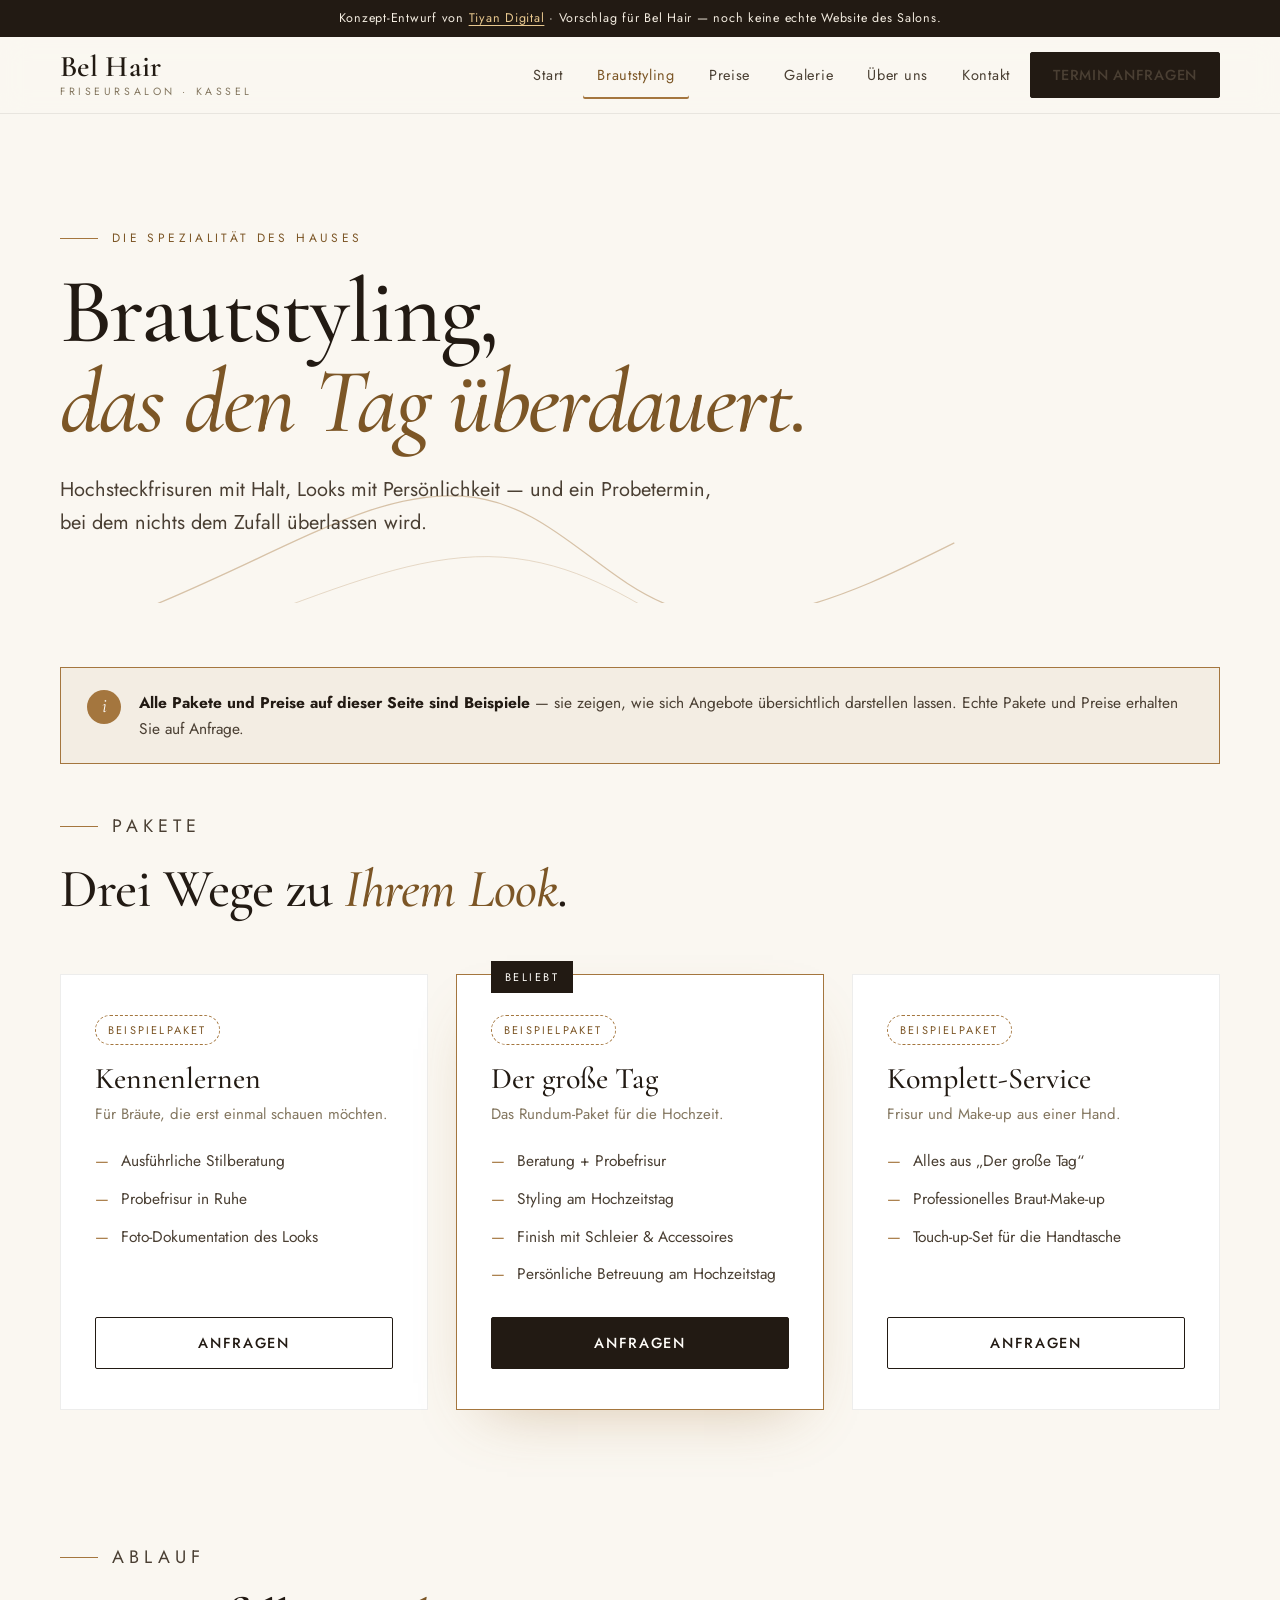
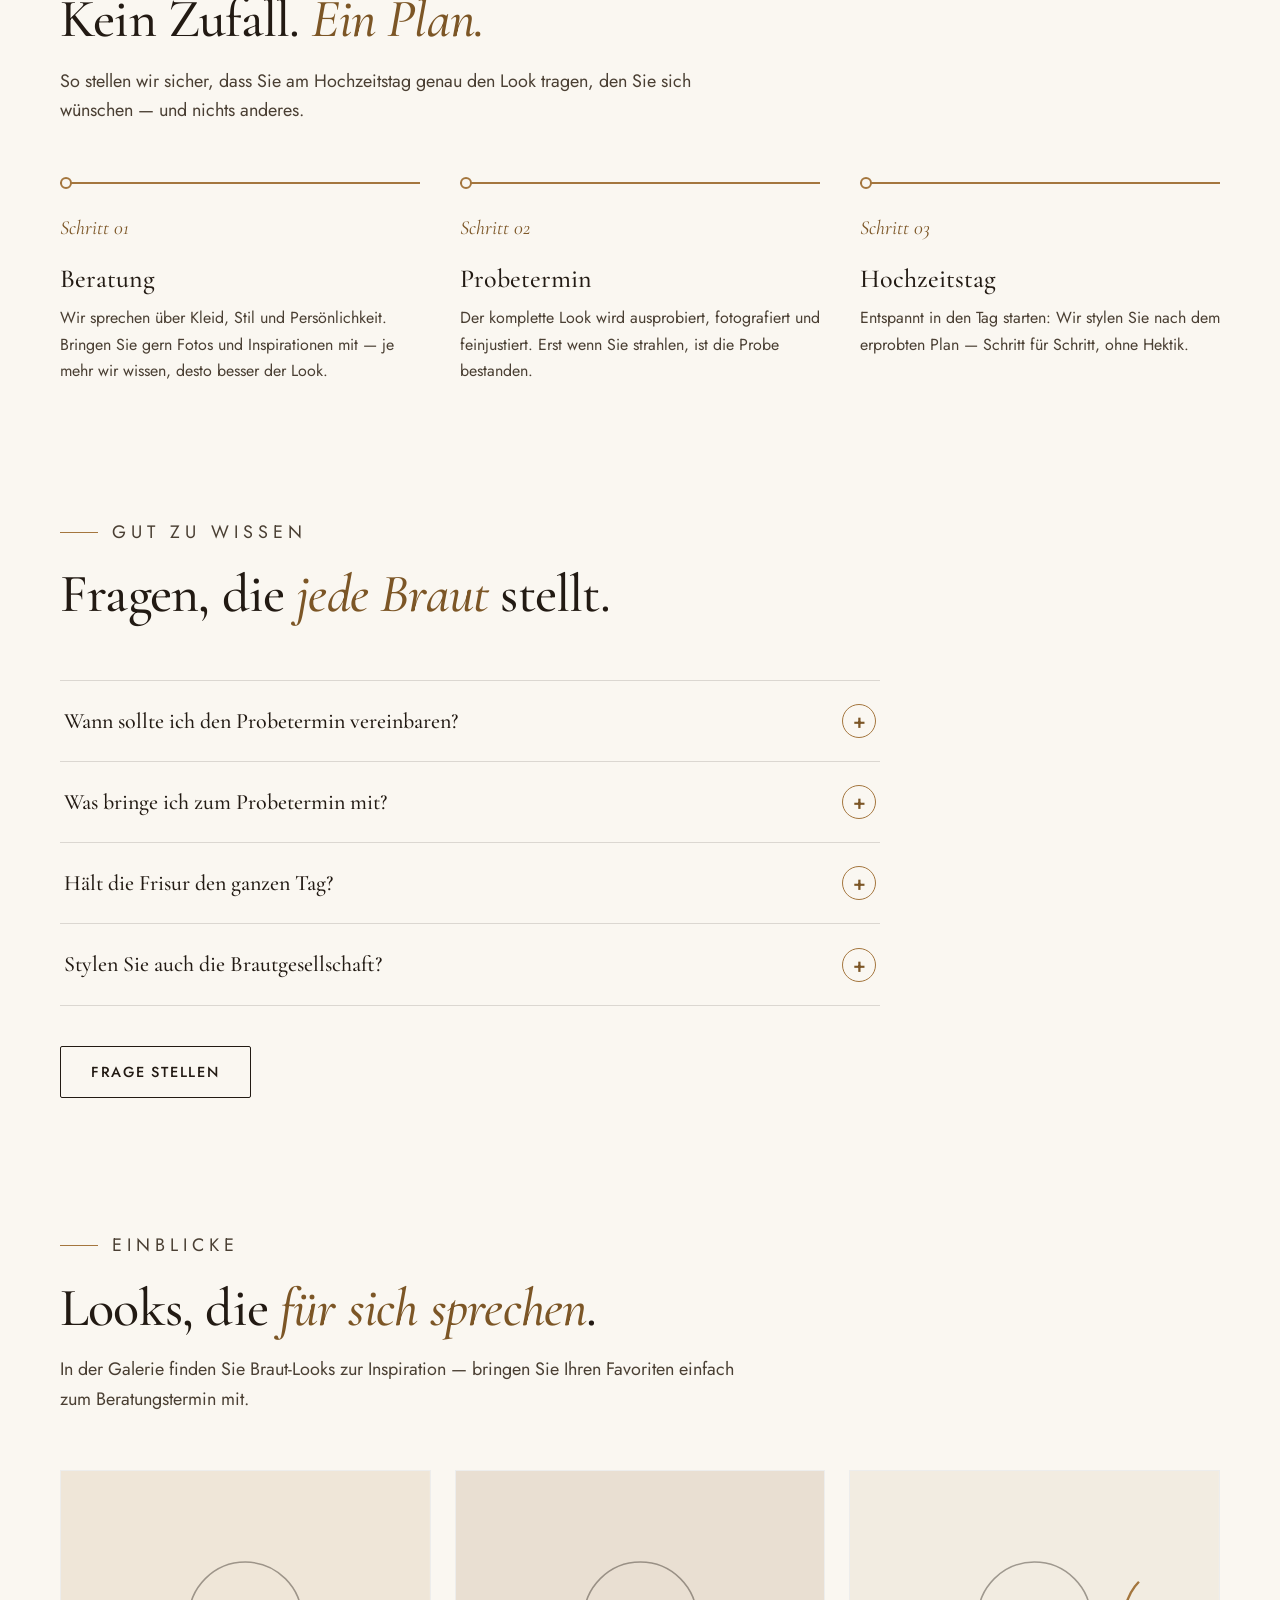
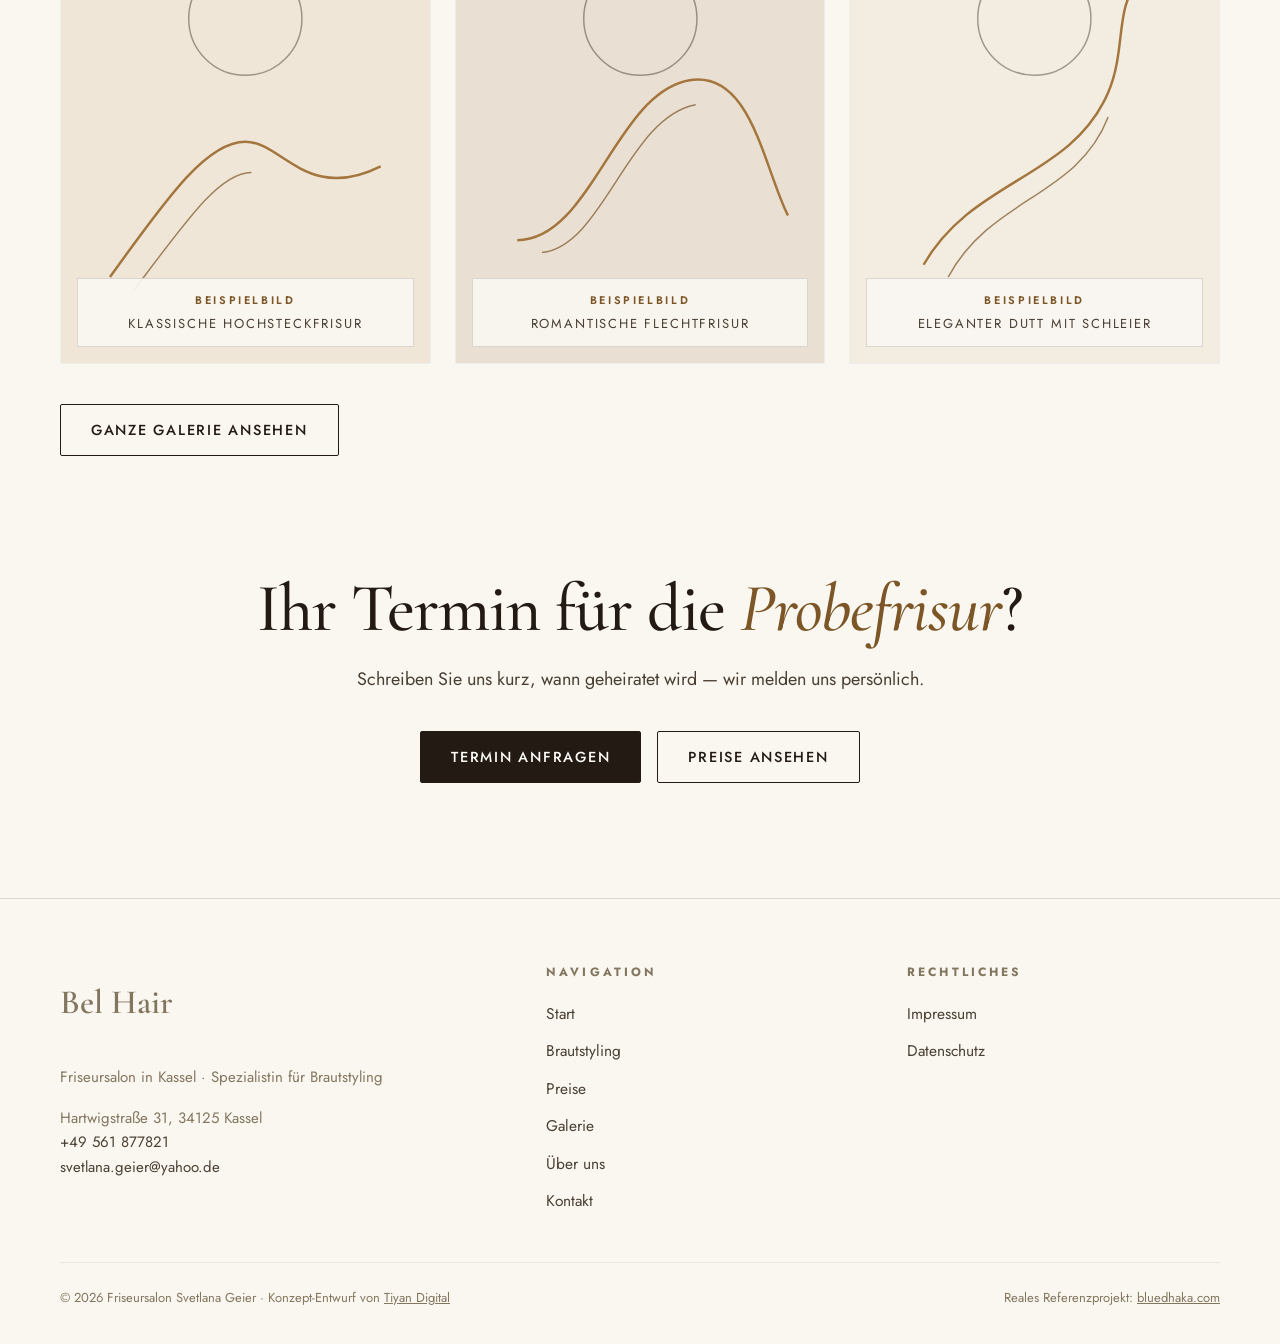
==== commit d82744c2: "Bel Hair Kassel — redesign proposal (honesty fixes + ueber-uns)" ====
--- a/brautstyling.html
+++ b/brautstyling.html
@@ -1,10 +1,11 @@
 <!DOCTYPE html>
-<html lang="de">
+<html lang="de" class="no-js">
 <head>
 <meta charset="UTF-8">
 <meta name="viewport" content="width=device-width, initial-scale=1.0">
+<script>document.documentElement.className=document.documentElement.className.replace(/\bno-js\b/,"js");</script>
 <title>{{BRAND}} — Brautstyling in Kassel</title>
-<meta name="description" content="Brautstyling bei Bel Hair in Kassel: Beratung, Probefrisur und Styling am Hochzeitstag — mit Abholservice im Umkreis von 10 km.">
+<meta name="description" content="Brautstyling bei Bel Hair in Kassel: Beratung, Probefrisur und Styling am Hochzeitstag.">
 <link rel="preconnect" href="https://fonts.googleapis.com">
 <link rel="preconnect" href="https://fonts.gstatic.com" crossorigin>
 <link href="https://fonts.googleapis.com/css2?family=Cormorant+Garamond:ital,wght@0,500;0,600;1,500;1,600&family=Jost:wght@400;500;600&display=swap" rel="stylesheet">
@@ -30,6 +31,7 @@
       <a href="brautstyling.html" aria-current="page">Brautstyling</a>
       <a href="preise.html">Preise</a>
       <a href="galerie.html">Galerie</a>
+      <a href="ueber-uns.html">Über uns</a>
       <a href="kontakt.html">Kontakt</a>
       <a class="btn" href="kontakt.html#termin">Termin anfragen</a>
     </nav>
@@ -81,7 +83,7 @@
             <li>Beratung + Probefrisur</li>
             <li>Styling am Hochzeitstag</li>
             <li>Finish mit Schleier &amp; Accessoires</li>
-            <li>Abholservice im Umkreis von <span data-brand="pickup">10 km</span></li>
+            <li>Persönliche Betreuung am Hochzeitstag</li>
           </ul>
           <a class="btn" href="kontakt.html#termin">Anfragen</a>
         </div>
@@ -122,32 +124,38 @@
         <div class="step reveal" data-d="2">
           <p class="n">Schritt 03</p>
           <h3>Hochzeitstag</h3>
-          <p>Entspannt in den Tag starten: Wir stylen Sie nach dem erprobten Plan — auf Wunsch holen wir Sie im Umkreis von <span data-brand="pickup">10 km</span> ab.</p>
-        </div>
-      </div>
-    </div>
-  </section>
-
-  <!-- ============ ABHOLSERVICE ============ -->
-  <section aria-label="Abholservice" style="padding-top:0">
-    <div class="wrap split">
-      <div class="art reveal" aria-hidden="true">
-        <svg viewBox="0 0 400 380">
-          <circle cx="200" cy="150" r="95" fill="none" stroke="#a4763e" stroke-width="1.4"/>
-          <circle cx="200" cy="150" r="78" fill="none" stroke="#221a13" stroke-width="1" opacity=".25"/>
-          <path d="M200,55 L200,85 M200,215 L200,245 M105,150 L135,150 M265,150 L295,150" stroke="#a4763e" stroke-width="1.4"/>
-          <text x="200" y="145" text-anchor="middle" font-family="Cormorant Garamond, Georgia, serif" font-size="44" font-style="italic" fill="#221a13">10 km</text>
-          <text x="200" y="172" text-anchor="middle" font-family="Jost, sans-serif" font-size="12" letter-spacing="3" fill="#7c5626">ABHOLSERVICE</text>
-          <text x="200" y="300" text-anchor="middle" font-family="Jost, sans-serif" font-size="15" fill="#4a3f33">Zum Probetermin &amp; am Hochzeitstag —</text>
-          <text x="200" y="324" text-anchor="middle" font-family="Jost, sans-serif" font-size="15" fill="#4a3f33">wir kommen zu Ihnen.</text>
-        </svg>
-      </div>
-      <div class="reveal" data-d="1">
-        <p class="eyebrow">Abholservice</p>
-        <h2 style="font-size:clamp(32px,4.2vw,50px)">Entspannt ankommen — <em style="font-style:italic;color:var(--accent-deep)">wir holen Sie ab</em>.</h2>
-        <p style="color:var(--ink-soft);font-size:18px;margin-top:18px">Im Umkreis von <span data-brand="pickup">10 km</span> um den Salon holen wir Sie zum Probetermin oder am Hochzeitstag ab. Kein Parkplatz-Stress, kein Zeitdruck — Ihr Tag beginnt entspannt.</p>
-        <p style="margin-top:32px"><a class="btn" href="kontakt.html#termin">Abholung anfragen</a></p>
-      </div>
+          <p>Entspannt in den Tag starten: Wir stylen Sie nach dem erprobten Plan — Schritt für Schritt, ohne Hektik.</p>
+        </div>
+      </div>
+    </div>
+  </section>
+
+  <!-- ============ FAQ ============ -->
+  <section aria-label="Häufige Fragen" style="padding-top:0">
+    <div class="wrap">
+      <div class="sec-head reveal">
+        <p class="eyebrow">Gut zu wissen</p>
+        <h2>Fragen, die <em>jede Braut</em> stellt.</h2>
+      </div>
+      <div class="faq reveal">
+        <details>
+          <summary>Wann sollte ich den Probetermin vereinbaren?</summary>
+          <p>Idealerweise einige Wochen vor der Hochzeit — so bleibt genug Zeit, den Look in Ruhe zu perfektionieren und Accessoires abzustimmen.</p>
+        </details>
+        <details>
+          <summary>Was bringe ich zum Probetermin mit?</summary>
+          <p>Fotos Ihrer Wunsch-Looks, Bilder Ihres Kleides und — falls vorhanden — Schleier oder Haarschmuck. Je mehr wir sehen, desto treffsicherer das Ergebnis.</p>
+        </details>
+        <details>
+          <summary>Hält die Frisur den ganzen Tag?</summary>
+          <p>Darauf ist das Brautstyling ausgelegt: Der Look wird beim Probetermin auf Haltbarkeit getestet — vom Ja-Wort bis zum letzten Tanz.</p>
+        </details>
+        <details>
+          <summary>Stylen Sie auch die Brautgesellschaft?</summary>
+          <p>Sprechen Sie uns einfach an — gemeinsam finden wir eine Lösung für Brautjungfern, Familie und Gäste.</p>
+        </details>
+      </div>
+      <p class="reveal" style="margin-top:40px"><a class="btn btn--ghost" href="kontakt.html#termin">Frage stellen</a></p>
     </div>
   </section>
 
@@ -211,7 +219,7 @@
       <div class="foot-brand">
         <p class="name" data-brand="name">Bel Hair</p>
         <p data-brand="tagline">Friseursalon in Kassel · Spezialistin für Brautstyling</p>
-        <p style="margin-top:16px"><span data-brand="address">Hartwigstrasse 31</span>, <span data-brand="city">34125 Kassel</span><br><a href="tel:+49561877821" data-brand="phone">+49 561 877821</a></p>
+        <p style="margin-top:16px"><span data-brand="address">Hartwigstraße 31</span>, <span data-brand="city">34125 Kassel</span><br><a href="tel:+49561877821" data-brand="phone">+49 561 877821</a><br><a data-brand-mailto href="mailto:svetlana.geier@yahoo.de"><span data-brand="email">svetlana.geier@yahoo.de</span></a></p>
       </div>
       <div>
         <h4>Navigation</h4>
@@ -220,6 +228,7 @@
           <li><a href="brautstyling.html">Brautstyling</a></li>
           <li><a href="preise.html">Preise</a></li>
           <li><a href="galerie.html">Galerie</a></li>
+          <li><a href="ueber-uns.html">Über uns</a></li>
           <li><a href="kontakt.html">Kontakt</a></li>
         </ul>
       </div>
--- a/assets/css/style.css
+++ b/assets/css/style.css
@@ -74,6 +74,7 @@
 /* ---------- header ---------- */
 .site-header{
   position:sticky; top:0; z-index:50;
+  background:rgba(250,247,241,.88);
   background:color-mix(in srgb, var(--bg) 88%, transparent);
   backdrop-filter:blur(14px); -webkit-backdrop-filter:blur(14px);
   border-bottom:1px solid var(--line-soft);
@@ -405,3 +406,26 @@
   .hero-veil path{ stroke-dashoffset:0; animation:none; }
   .strip .track{ animation:none; }
 }
+
+/* ---------- no-JS fallback: content must never stay invisible ---------- */
+.no-js .reveal{ opacity:1; transform:none; }
+.no-js .hero-veil path{ stroke-dashoffset:0; animation:none; }
+.no-js .strip .track{ animation:none; }
+
+/* ---------- FAQ (native details) ---------- */
+.faq{ max-width:820px; border-top:1px solid var(--line); }
+.faq details{ border-bottom:1px solid var(--line); padding:22px 4px; }
+.faq summary{
+  cursor:pointer; font-family:var(--font-display); font-size:22px; font-weight:500;
+  list-style:none; display:flex; justify-content:space-between; align-items:center; gap:20px;
+}
+.faq summary::-webkit-details-marker{ display:none; }
+.faq summary::after{
+  content:"+"; flex:none; width:34px; height:34px; border:1px solid var(--accent);
+  border-radius:50%; display:grid; place-items:center; font-size:20px;
+  color:var(--accent-deep); transition:transform .3s var(--ease-state);
+  font-family:var(--font-body);
+}
+.faq details[open] summary::after{ transform:rotate(45deg); }
+.faq details p{ color:var(--ink-soft); margin:14px 0 4px; max-width:44em; }
+.faq summary:focus-visible{ outline:2px solid var(--accent); outline-offset:4px; }
